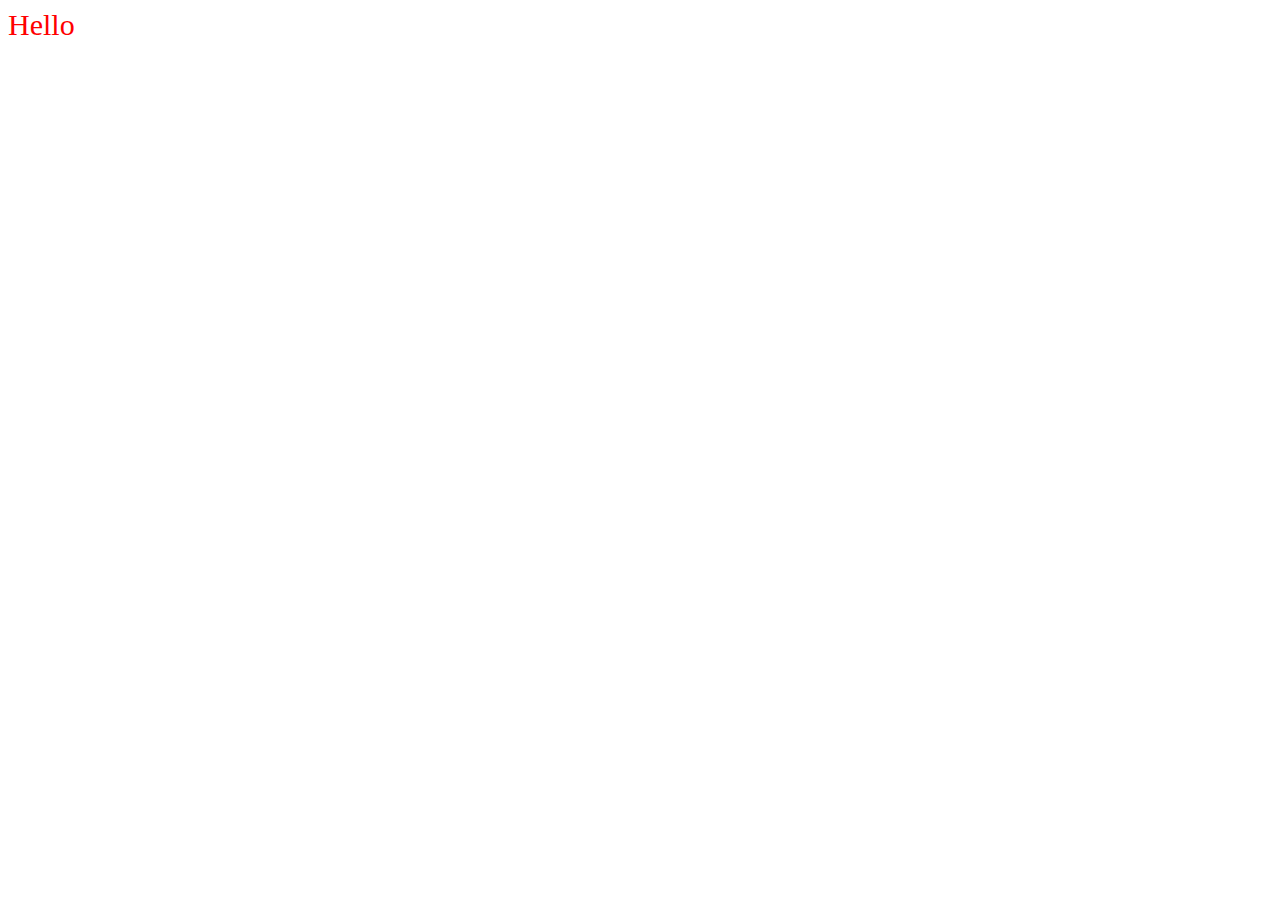
==== html/index.html @ 6c887e5c "Init: first commit" ====
<!DOCTYPE html>
<html lang="en">
<head>
  <meta charset="UTF-8">
  <meta name="viewport" content="width=device-width, initial-scale=1.0">
  <title>Document</title>
  <link rel="stylesheet" href="../css/styles.css">
</head>
<body>
  
  <div class="test-el">Hello</div>

</body>
</html>
---- css/styles.css ----
.test-el {
  color: red;
  font-size: 30px;
}

/*# sourceMappingURL=styles.css.map */
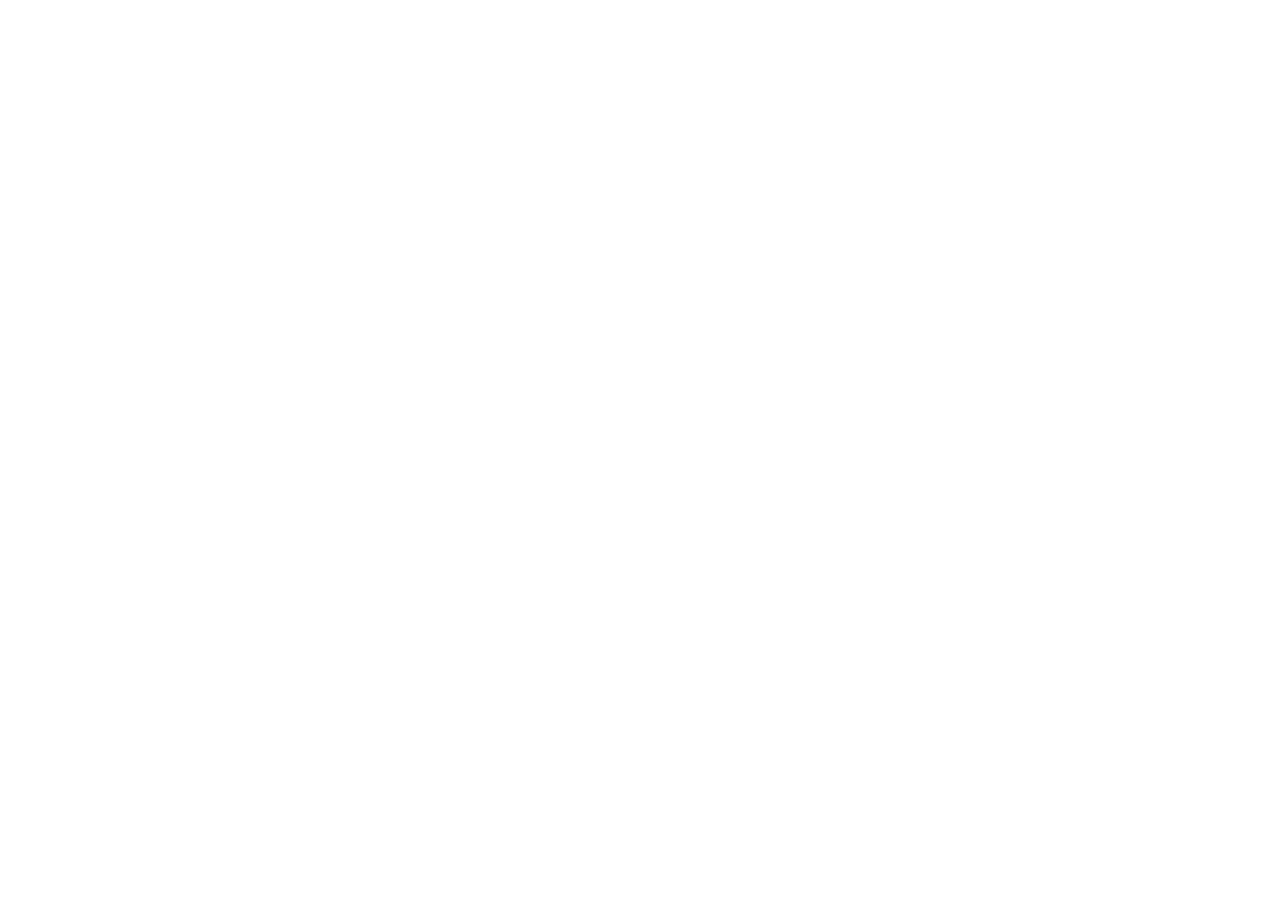
==== commit 1d215747: "Template: templates folder added top-level" ====
--- a/html/index.html
+++ b/html/index.html
@@ -8,7 +8,7 @@
 </head>
 <body>
   
-  <div class="test-el">Hello</div>
+
 
 </body>
 </html>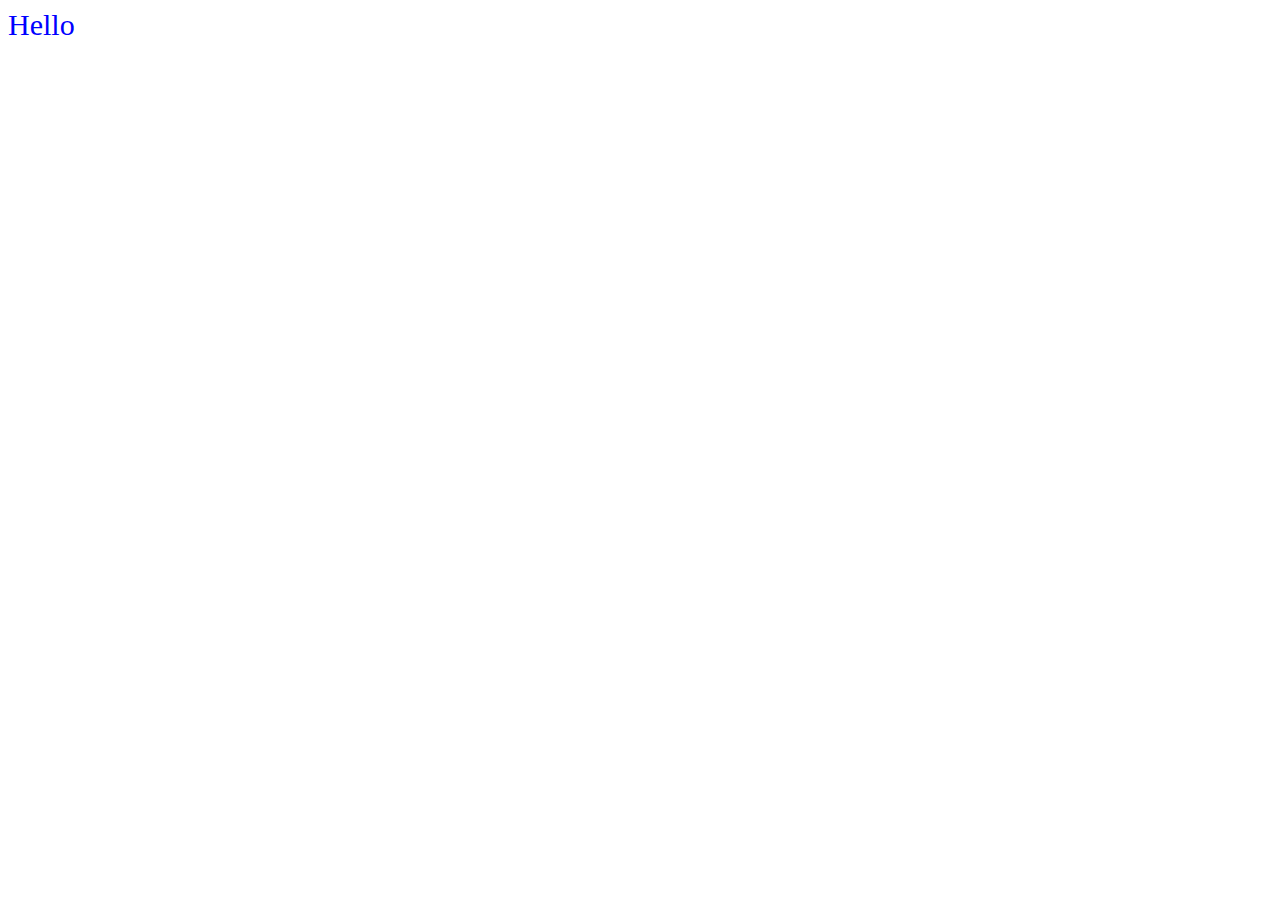
==== commit 06f20388: "Feat: script added" ====
--- a/html/index.html
+++ b/html/index.html
@@ -8,7 +8,7 @@
 </head>
 <body>
   
-
+  <div class="test-el">Hello</div>
 
 </body>
 </html>--- a/css/styles.css
+++ b/css/styles.css
@@ -1,5 +1,5 @@
 .test-el {
-  color: red;
+  color: blue;
   font-size: 30px;
 }
 
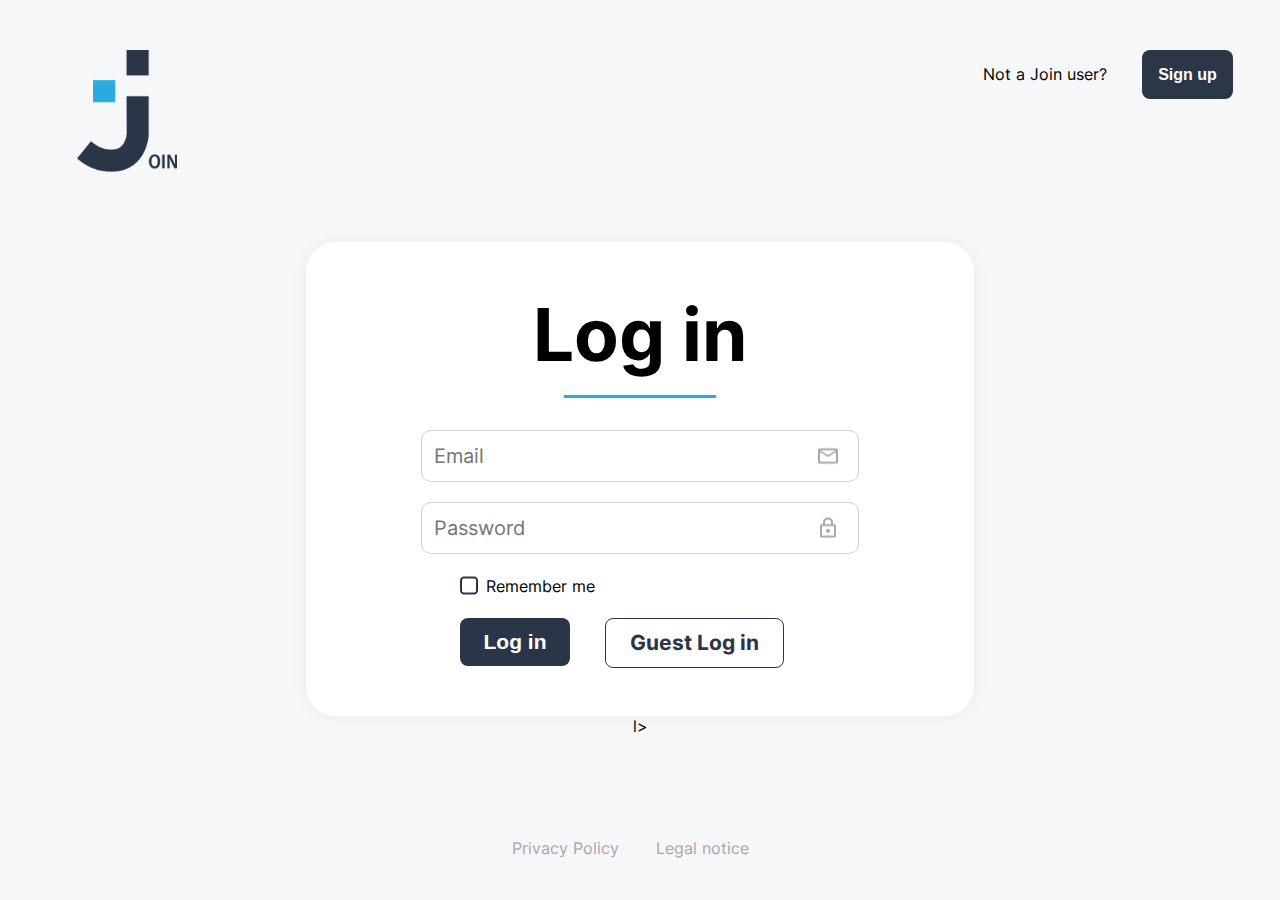
==== commit fad84806: "Feat: index.html added" ====
--- a/html/index.html
+++ b/html/index.html
@@ -1,14 +1,75 @@
 <!DOCTYPE html>
 <html lang="en">
+
 <head>
-  <meta charset="UTF-8">
-  <meta name="viewport" content="width=device-width, initial-scale=1.0">
-  <title>Document</title>
-  <link rel="stylesheet" href="../css/styles.css">
+    <meta charset="UTF-8">
+    <meta name="viewport" content="width=device-width, initial-scale=1.0">
+    <title>Join | Log in</title>
+
+    <link rel="stylesheet" href="../css/login.css">
+    <link rel="stylesheet" href="../css/tools.css">
+    <link rel="stylesheet" href="../css/fonts.css">
+    <link rel="icon" type="image/x-icon" href="../assets/img/favicon.png">
+    <script src="./js/storage.js" defer></script>
+    <script src="./js/login.js" defer></script>
+    <script src=".js/tools.js" defer></script>
 </head>
-<body>
-  
-  <div class="test-el">Hello</div>
+
+<body onload="logInInit()">
+    <header>
+        <img src="../assets/img/log_in/join_logo.png" alt="logo" id="join-logo-login"
+            class="join-logo join-logo-animation">
+        <div class="sign-up fading-animation">
+            <span>Not a Join user?</span>
+            <a href="../sign_up.html"><button>Sign up</button></a>
+        </div>
+    </header>
+
+
+    <div class="login-body fading-animation">
+        <div class="login-headline">
+            <h1>Log in</h1>
+            <img src="../assets/img/log_in/blue_line.png" class="vector-line" alt="vector line">
+        </div>
+
+        <form onsubmit="login(); return false" class="login-area">
+            <div class="email-containter">
+                <input class="login-input mail-img" autocomplete="off" placeholder="Email" type="email" required
+                    id="email">
+                <img src="../assets/img/log_in/mail.png" id="img-lock" onclick="togglePasswordVisibility()">
+            </div>
+            <div class="password-container">
+                <input class="login-input" placeholder="Password" type="password" required id="password">
+                <img src="../assets/img/log_in/lock.png" id="img-lock" onclick="togglePasswordVisibility()">
+            </div>
+
+            <div class="remember-container">
+                <img src="../assets/img/log_in/not-checked.png" id="rectangle" onclick="changeRectangle()">
+                <label class="login-checkbox-label" for="remember-checkbox">Remember me</label>
+            </div>
+            <div class="login-buttons">
+                <button type="submit" class="log-in-btn">Log in</button>
+                <div class="guest-log-in-btn" onclick="guestLoginIn()">Guest Log in</div>
+            </div>
+        </form>
+    </div>
+
+    <div class="sign-up-mobile">
+        <span>Not a Join user?</span>
+        <a href="./sign_up.html"><button>Sign up</button></a>
+    </div>
+
+    <footer class="fading-animation">
+        <div class="footer-div">
+            <a href="/privacy_policy.html" class="footer-info">Privacy Policy</a>
+        </div>
+        <div class="footer-div">
+            <a href="/legal_notice.html" class="footer-info">Legal notice</a>
+        </div>
+    </footer>
+
+
 
 </body>
-</html>+
+</html>l>--- a/css/login.css
+++ b/css/login.css
@@ -0,0 +1,381 @@
+body {
+  margin: 0;
+  font-family: "Inter", sans-serif;
+  background-color: #f6f7f8;
+  display: flex;
+  flex-direction: column;
+  align-items: center;
+}
+
+header {
+  width: 100vw;
+  display: flex;
+  justify-content: space-between; 
+}
+
+.join-logo {
+  width: 100.03px;
+  height: 121.97px;
+  position: relative;
+  top: 50px;
+  left: 77px;
+}
+
+.join-logo-animation {
+  z-index: 2;
+  animation: logo-mid-to-upper-left 1s ease-in;
+  /* position: relative; */
+}
+
+@keyframes logo-mid-to-upper-left {
+  from {
+    transform: translate(100%, 100%);
+    width: 274px;
+    height: 334.07px;
+  }
+  to {
+    transform: translate(0%, 0%);
+    width: 100.03px;
+    height: 121.97px;
+  }
+}
+.fading-animation {
+  animation: fading-in 2s;
+  opacity: 1;
+}
+
+@keyframes fading-in {
+  from {
+    opacity: 0;
+  }
+  to {
+    opacity: 1;
+  }
+}
+.sign-up {
+  display: flex;
+  width: 297px;
+  gap: 35px;
+  align-items: baseline;
+  position: relative;
+  top: 50px;
+}
+
+.sign-up button {
+  height: 49px;
+  width: 91px;
+  font-size: 16px;
+  font-weight: 700;
+  border-radius: 8px;
+  padding: 15px;
+  background-color: rgb(43, 54, 71);
+  color: white;
+  border: none;
+}
+
+.sign-up button:hover {
+  background-color: rgb(40, 171, 226);
+  box-shadow: 0 4px 6px rgba(0, 0, 0, 0.3);
+  cursor: pointer;
+}
+
+.sign-up-mobile {
+  display: none;
+  width: 297px;
+  gap: 35px;
+  align-items: baseline;
+  position: relative;
+  top: 50px;
+}
+
+.sign-up-mobile button {
+  font-size: 16px;
+  font-weight: 700;
+  height: 49px;
+  width: 96px;
+  font-size: 16px;
+  border-radius: 8px;
+  padding: 15px;
+  background-color: rgb(43, 54, 71);
+  border: none;
+  color: white;
+}
+
+.sign-up-mobile button:hover {
+  background-color: rgb(40, 171, 226);
+  box-shadow: 0 4px 6px rgba(0, 0, 0, 0.3);
+  cursor: pointer;
+}
+
+/* LogIn Section */
+.login-body {
+  margin-top: 120px;
+  display: flex;
+  padding: 48px 115px;
+  flex-direction: column;
+  align-items: center;
+  gap: 32px;
+  background-color: white;
+  border-radius: 30px;
+  background: var(--white, #fff);
+  box-shadow: 0px 0px 14px 3px rgba(0, 0, 0, 0.04);
+}
+
+.login-headline {
+  display: flex;
+  flex-direction: column;
+  align-items: center;
+  gap: 16px;
+}
+
+h1 {
+  margin-block-end: 0;
+  margin-block-start: 0;
+  font-size: 73px;
+}
+
+.login-area {
+  display: flex;
+  flex-direction: column;
+  gap: 20px;
+  width: 100%;
+}
+
+.login-buttons {
+  display: flex;
+  gap: 35px;
+  position: relative;
+  left: 39px;
+}
+
+.login-input {
+  font-family: "Inter";
+  height: 48px;
+  width: 422px;
+  border-radius: 10px;
+  padding-left: 12px;
+  font-size: 20px;
+  font-weight: 400;
+  border: 1px solid #d1d1d1;
+}
+
+.login-input:focus {
+  outline: none;
+  border: solid #29ABE2 1px;
+}
+
+#img-lock {
+  height: 24px;
+  width: 24px;
+  position: absolute;
+  right: 19px;
+  cursor: pointer;
+}
+
+.log-in-btn {
+  width: 110px;
+  height: 48px;
+  border-radius: 8px;
+  gap: 10px;
+  background-color: #2a3647;
+  color: white;
+  cursor: pointer;
+  font-size: 21px;
+  font-weight: 700;
+  border: none;
+}
+
+.log-in-btn:hover {
+  background-color: rgb(40, 171, 226);
+  box-shadow: 0 4px 6px rgba(0, 0, 0, 0.3);
+}
+
+.guest-log-in-btn {
+  display: flex;
+  align-items: center;
+  justify-content: center;
+  width: 177px;
+  height: 48px;
+  border-radius: 8px;
+  gap: 10px;
+  color: #2a3647;
+  border-radius: 8px;
+  border: 1px solid #2a3647;
+  background-color: white;
+  cursor: pointer;
+  font-size: 21px;
+  font-weight: 700;
+  border-color: #2a3647;
+}
+
+.guest-log-in-btn:hover {
+  color: rgb(40, 171, 226);
+  box-shadow: 0 4px 6px rgba(0, 0, 0, 0.3);
+  border-color: rgb(40, 171, 226);
+}
+
+.remember-container {
+  display: flex;
+  align-items: center;
+  width: fit-content;
+  height: 24px;
+  position: relative;
+  left: 39px;
+  gap: 8px;
+}
+
+.password-container {
+  display: flex;
+  position: relative;
+  align-items: center;
+  justify-content: space-between;
+}
+
+.email-containter {
+  position: relative;
+  display: flex;
+  align-items: center;
+  justify-content: space-between;
+  /* width: 422px; */
+}
+
+.login-checkbox {
+  width: 24px;
+  height: 24px;
+  border-radius: 3px;
+  cursor: pointer;
+}
+
+.login-checkbox-label {
+  width: 110px;
+  height: 19px;
+}
+
+#rectangle {
+  cursor: pointer;
+}
+
+#rectangle:hover {
+  box-shadow: 0 0 10px rgba(169, 169, 169, 0.6);
+}
+
+/* Footer Sektion */
+footer {
+  display: flex;
+  justify-content: center;
+  align-items: flex-start;
+  gap: 16px;
+  width: 98%;
+  position: absolute;
+  bottom: 35px;
+}
+
+footer a {
+  display: inline-block;
+  padding: 8px;
+  align-items: center;
+  gap: 8px;
+  color: var(--icon, #a8a8a8);
+  text-decoration: none;
+  font-size: 16px;
+  font-weight: 400;
+}
+
+footer a:hover {
+  color: rgb(40, 171, 226);
+  font-size: 17px;
+}
+
+.footer-div {
+  width: 128px;
+  height: 35px;
+}
+
+/************************* RESPONSIVNESS *************************/
+@media (max-width: 750px) {
+  .login-body {
+    padding: 32px 16px;
+    width: 90%;
+    margin-top: 64px;
+  }
+  .login-buttons {
+    flex-direction: column;
+    margin: 0 auto;
+    left: 0;
+    gap: 21px;
+  }
+  .log-in-btn {
+    width: 180px;
+  }
+  .join-logo {
+    width: 64px;
+    height: 78px;
+    top: 24px;
+    left: 32px;
+  }
+  h1 {
+    font-size: 47px;
+    font-weight: 700;
+  }
+  .email-containter {
+    width: 90%;
+    margin: 0 auto;
+  }
+  .password-container {
+    width: 90%;
+    margin: 0 auto;
+  }
+  .login-input {
+    width: 100%;
+  }
+  .sign-up {
+    height: fit-content;
+    position: absolute;
+    bottom: 50px;
+    display: none;
+  }
+  .sign-up-mobile {
+    display: flex;
+    position: unset;
+    margin: 0 auto;
+    margin-top: 40px;
+    width: fit-content;
+    height: fit-content;
+    border: none;
+  }
+  .sign-up-mobile span {
+    font-size: 20px;
+  }
+  footer {
+    position: unset;
+    margin-top: 38px;
+    padding-bottom: 32px;
+    gap: 10px;
+  }
+  .log-in-btn {
+    font-size: 16px;
+    font-weight: 700;
+  }
+  .guest-log-in-btn {
+    font-size: 16px;
+    font-weight: 700;
+  }
+  .vector-line {
+    width: 77px;
+    height: 4px;
+  }
+  .remember-container {
+    margin: 16px 0;
+  }
+}
+@media (max-width: 580px) {
+  .login-body {
+    width: 85%;
+  }
+}
+/************************* DISPLAY CLASSES *************************/
+.d-none {
+  display: none;
+}
+
+/*# sourceMappingURL=login.css.map */
--- a/css/tools.css
+++ b/css/tools.css
@@ -0,0 +1,10 @@
+/************************* DISPLAY CLASSES *************************/
+.d-none {
+  display: none;
+}
+
+.display-none {
+  display: none;
+}
+
+/*# sourceMappingURL=tools.css.map */
--- a/css/fonts.css
+++ b/css/fonts.css
@@ -0,0 +1,8 @@
+@charset "UTF-8";
+@font-face {
+  font-family: "inter";
+  /* Gewünschter Name */
+  src: url("../assets/fonts/inter-font.ttf");
+}
+
+/*# sourceMappingURL=fonts.css.map */
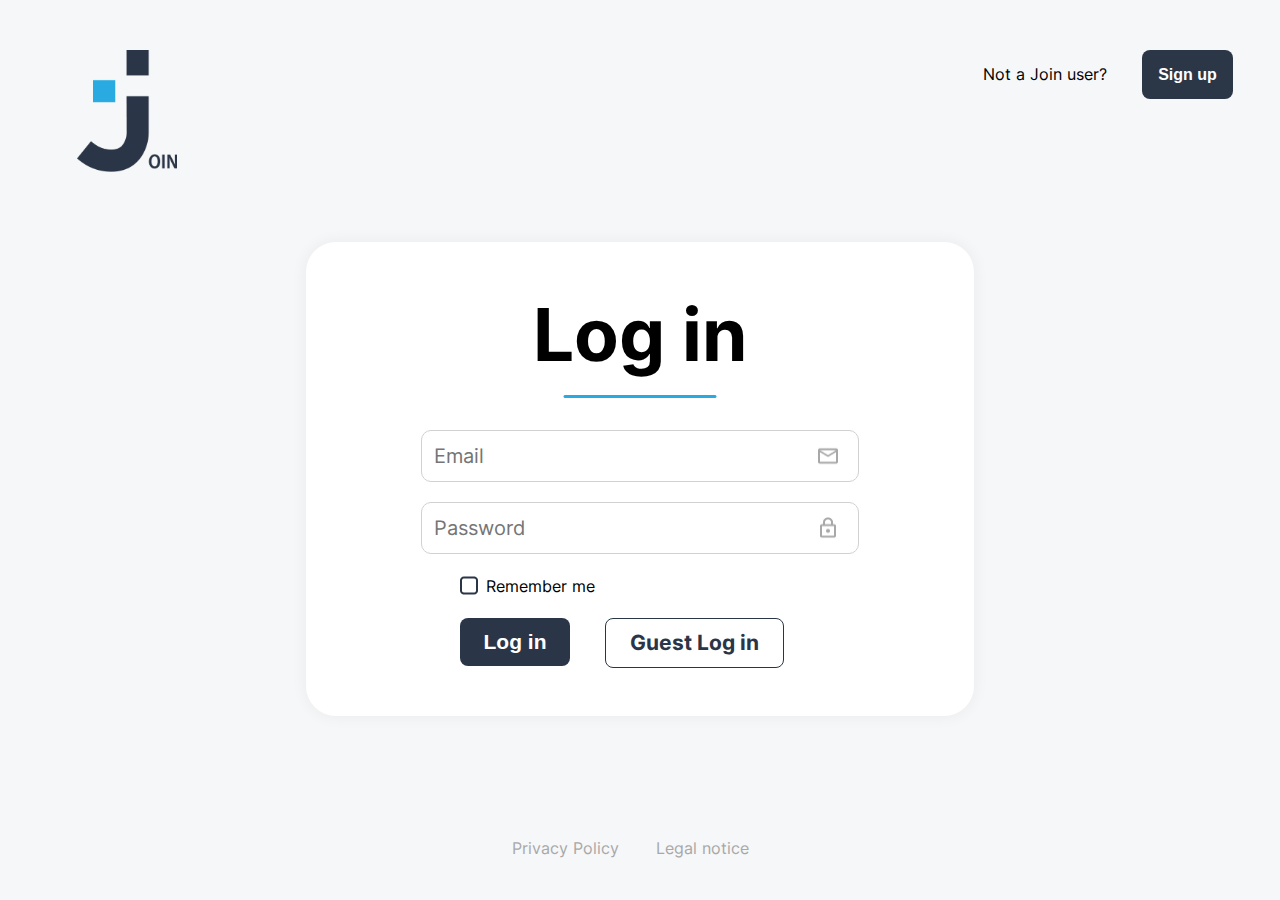
==== commit 9d4c9dbc: "Feat: max-width-wrapper added to styles.css" ====
--- a/html/index.html
+++ b/html/index.html
@@ -72,4 +72,4 @@
 
 </body>
 
-</html>l>+</html>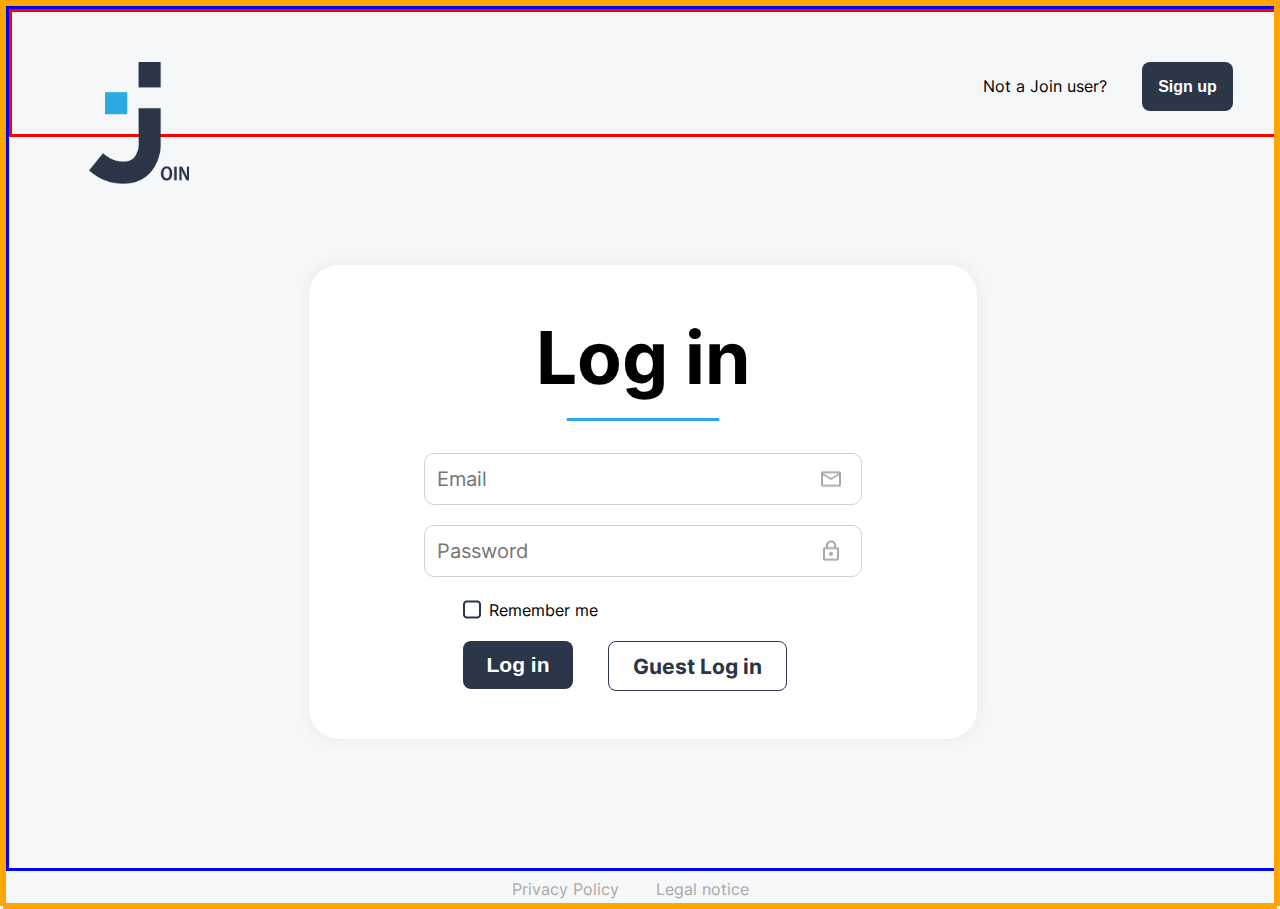
==== commit 91ebaa65: "Style: Removed posi absolute from login.css" ====
--- a/html/index.html
+++ b/html/index.html
@@ -9,6 +9,7 @@
     <link rel="stylesheet" href="../css/login.css">
     <link rel="stylesheet" href="../css/tools.css">
     <link rel="stylesheet" href="../css/fonts.css">
+    <link rel="stylesheet" href="../css/styles.css">
     <link rel="icon" type="image/x-icon" href="../assets/img/favicon.png">
     <script src="./js/storage.js" defer></script>
     <script src="./js/login.js" defer></script>
@@ -16,48 +17,52 @@
 </head>
 
 <body onload="logInInit()">
-    <header>
-        <img src="../assets/img/log_in/join_logo.png" alt="logo" id="join-logo-login"
-            class="join-logo join-logo-animation">
-        <div class="sign-up fading-animation">
-            <span>Not a Join user?</span>
-            <a href="../sign_up.html"><button>Sign up</button></a>
-        </div>
-    </header>
+    <main class="max-width-wrapper">
+        <header>
+            <img src="../assets/img/log_in/join_logo.png" alt="logo" id="join-logo-login"
+                class="join-logo join-logo-animation">
+            <div class="sign-up fading-animation">
+                <span>Not a Join user?</span>
+                <a href="../sign_up.html"><button>Sign up</button></a>
+            </div>
+        </header>
 
 
-    <div class="login-body fading-animation">
-        <div class="login-headline">
-            <h1>Log in</h1>
-            <img src="../assets/img/log_in/blue_line.png" class="vector-line" alt="vector line">
+        <div class="login-body fading-animation">
+            <div class="login-headline">
+                <h1>Log in</h1>
+                <img src="../assets/img/log_in/blue_line.png" class="vector-line" alt="vector line">
+            </div>
+
+            <form onsubmit="login(); return false" class="login-area">
+                <div class="email-containter">
+                    <input class="login-input mail-img" autocomplete="off" placeholder="Email" type="email" required
+                        id="email">
+                    <img src="../assets/img/log_in/mail.png" id="img-lock" onclick="togglePasswordVisibility()">
+                </div>
+                <div class="password-container">
+                    <input class="login-input" placeholder="Password" type="password" required id="password">
+                    <img src="../assets/img/log_in/lock.png" id="img-lock" onclick="togglePasswordVisibility()">
+                </div>
+
+                <div class="remember-container">
+                    <img src="../assets/img/log_in/not-checked.png" id="rectangle" onclick="changeRectangle()">
+                    <label class="login-checkbox-label" for="remember-checkbox">Remember me</label>
+                </div>
+                <div class="login-buttons">
+                    <button type="submit" class="log-in-btn">Log in</button>
+                    <div class="guest-log-in-btn" onclick="guestLoginIn()">Guest Log in</div>
+                </div>
+            </form>
         </div>
 
-        <form onsubmit="login(); return false" class="login-area">
-            <div class="email-containter">
-                <input class="login-input mail-img" autocomplete="off" placeholder="Email" type="email" required
-                    id="email">
-                <img src="../assets/img/log_in/mail.png" id="img-lock" onclick="togglePasswordVisibility()">
-            </div>
-            <div class="password-container">
-                <input class="login-input" placeholder="Password" type="password" required id="password">
-                <img src="../assets/img/log_in/lock.png" id="img-lock" onclick="togglePasswordVisibility()">
-            </div>
+        <div class="sign-up-mobile">
+            <span>Not a Join user?</span>
+            <a href="./sign_up.html"><button>Sign up</button></a>
+        </div>
 
-            <div class="remember-container">
-                <img src="../assets/img/log_in/not-checked.png" id="rectangle" onclick="changeRectangle()">
-                <label class="login-checkbox-label" for="remember-checkbox">Remember me</label>
-            </div>
-            <div class="login-buttons">
-                <button type="submit" class="log-in-btn">Log in</button>
-                <div class="guest-log-in-btn" onclick="guestLoginIn()">Guest Log in</div>
-            </div>
-        </form>
-    </div>
 
-    <div class="sign-up-mobile">
-        <span>Not a Join user?</span>
-        <a href="./sign_up.html"><button>Sign up</button></a>
-    </div>
+    </main>
 
     <footer class="fading-animation">
         <div class="footer-div">
--- a/css/login.css
+++ b/css/login.css
@@ -1,16 +1,27 @@
+/************************* Login Signup *************************/
+html,
 body {
   margin: 0;
   font-family: "Inter", sans-serif;
+  height: 100%;
+  border: solid orange;
+  overflow-x: hidden;
+}
+
+body {
+  display: flex;
+  flex-direction: column;
+  justify-content: space-between;
+  align-items: center;
+  gap: 0px;
   background-color: #f6f7f8;
-  display: flex;
-  flex-direction: column;
-  align-items: center;
 }
 
 header {
-  width: 100vw;
-  display: flex;
-  justify-content: space-between; 
+  border: solid red;
+  width: 100%;
+  display: flex;
+  justify-content: space-between;
 }
 
 .join-logo {
@@ -109,7 +120,7 @@
 
 /* LogIn Section */
 .login-body {
-  margin-top: 120px;
+  margin: auto;
   display: flex;
   padding: 48px 115px;
   flex-direction: column;
@@ -129,8 +140,7 @@
 }
 
 h1 {
-  margin-block-end: 0;
-  margin-block-start: 0;
+  margin: 0;
   font-size: 73px;
 }
 
@@ -259,15 +269,11 @@
   box-shadow: 0 0 10px rgba(169, 169, 169, 0.6);
 }
 
-/* Footer Sektion */
+/* Footer Section */
 footer {
   display: flex;
   justify-content: center;
-  align-items: flex-start;
   gap: 16px;
-  width: 98%;
-  position: absolute;
-  bottom: 35px;
 }
 
 footer a {
@@ -378,4 +384,6 @@
   display: none;
 }
 
+
+
 /*# sourceMappingURL=login.css.map */
--- a/css/styles.css
+++ b/css/styles.css
@@ -0,0 +1,11 @@
+.max-width-wrapper {
+  border: solid blue;
+  width: 100%;
+  max-width: 1440px;
+  margin: 0 auto;
+  flex: 1 0 auto;
+  display: flex;
+  flex-direction: column;
+}
+
+/*# sourceMappingURL=styles.css.map */
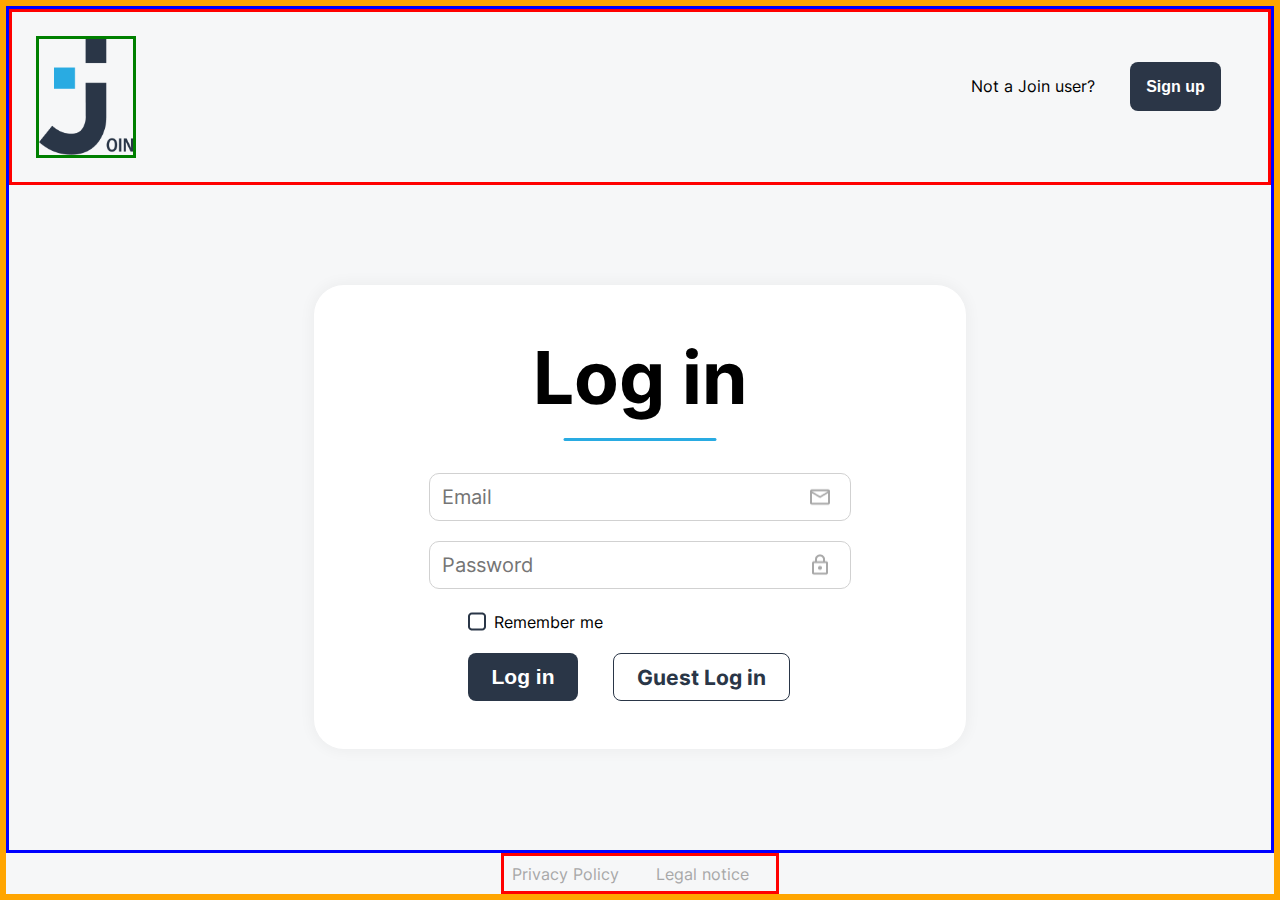
==== commit c5320a01: "Style: layout changes in index.html" ====
--- a/html/index.html
+++ b/html/index.html
@@ -19,8 +19,7 @@
 <body onload="logInInit()">
     <main class="max-width-wrapper">
         <header>
-            <img src="../assets/img/log_in/join_logo.png" alt="logo" id="join-logo-login"
-                class="join-logo join-logo-animation">
+            <img src="../assets/img/log_in/join_logo.png" alt="logo" class="join-logo join-logo-animation">
             <div class="sign-up fading-animation">
                 <span>Not a Join user?</span>
                 <a href="../sign_up.html"><button>Sign up</button></a>
@@ -73,8 +72,6 @@
         </div>
     </footer>
 
-
-
 </body>
 
 </html>--- a/css/login.css
+++ b/css/login.css
@@ -1,4 +1,9 @@
 /************************* Login Signup *************************/
+/************************* Button Styling *************************/
+* {
+  box-sizing: border-box;
+}
+
 html,
 body {
   margin: 0;
@@ -25,11 +30,10 @@
 }
 
 .join-logo {
+  margin: 24px;
   width: 100.03px;
   height: 121.97px;
-  position: relative;
-  top: 50px;
-  left: 77px;
+  border: solid green;
 }
 
 .join-logo-animation {
@@ -269,11 +273,14 @@
   box-shadow: 0 0 10px rgba(169, 169, 169, 0.6);
 }
 
-/* Footer Section */
+/* Footer Sektion */
 footer {
   display: flex;
-  justify-content: center;
+  flex-direction: row;
+  justify-content: space-between;
+  align-items: center;
   gap: 16px;
+  border: solid red;
 }
 
 footer a {
@@ -316,8 +323,6 @@
   .join-logo {
     width: 64px;
     height: 78px;
-    top: 24px;
-    left: 32px;
   }
   h1 {
     font-size: 47px;
--- a/css/styles.css
+++ b/css/styles.css
@@ -1,3 +1,5 @@
+/************************* Login Signup *************************/
+/************************* Button Styling *************************/
 .max-width-wrapper {
   border: solid blue;
   width: 100%;
